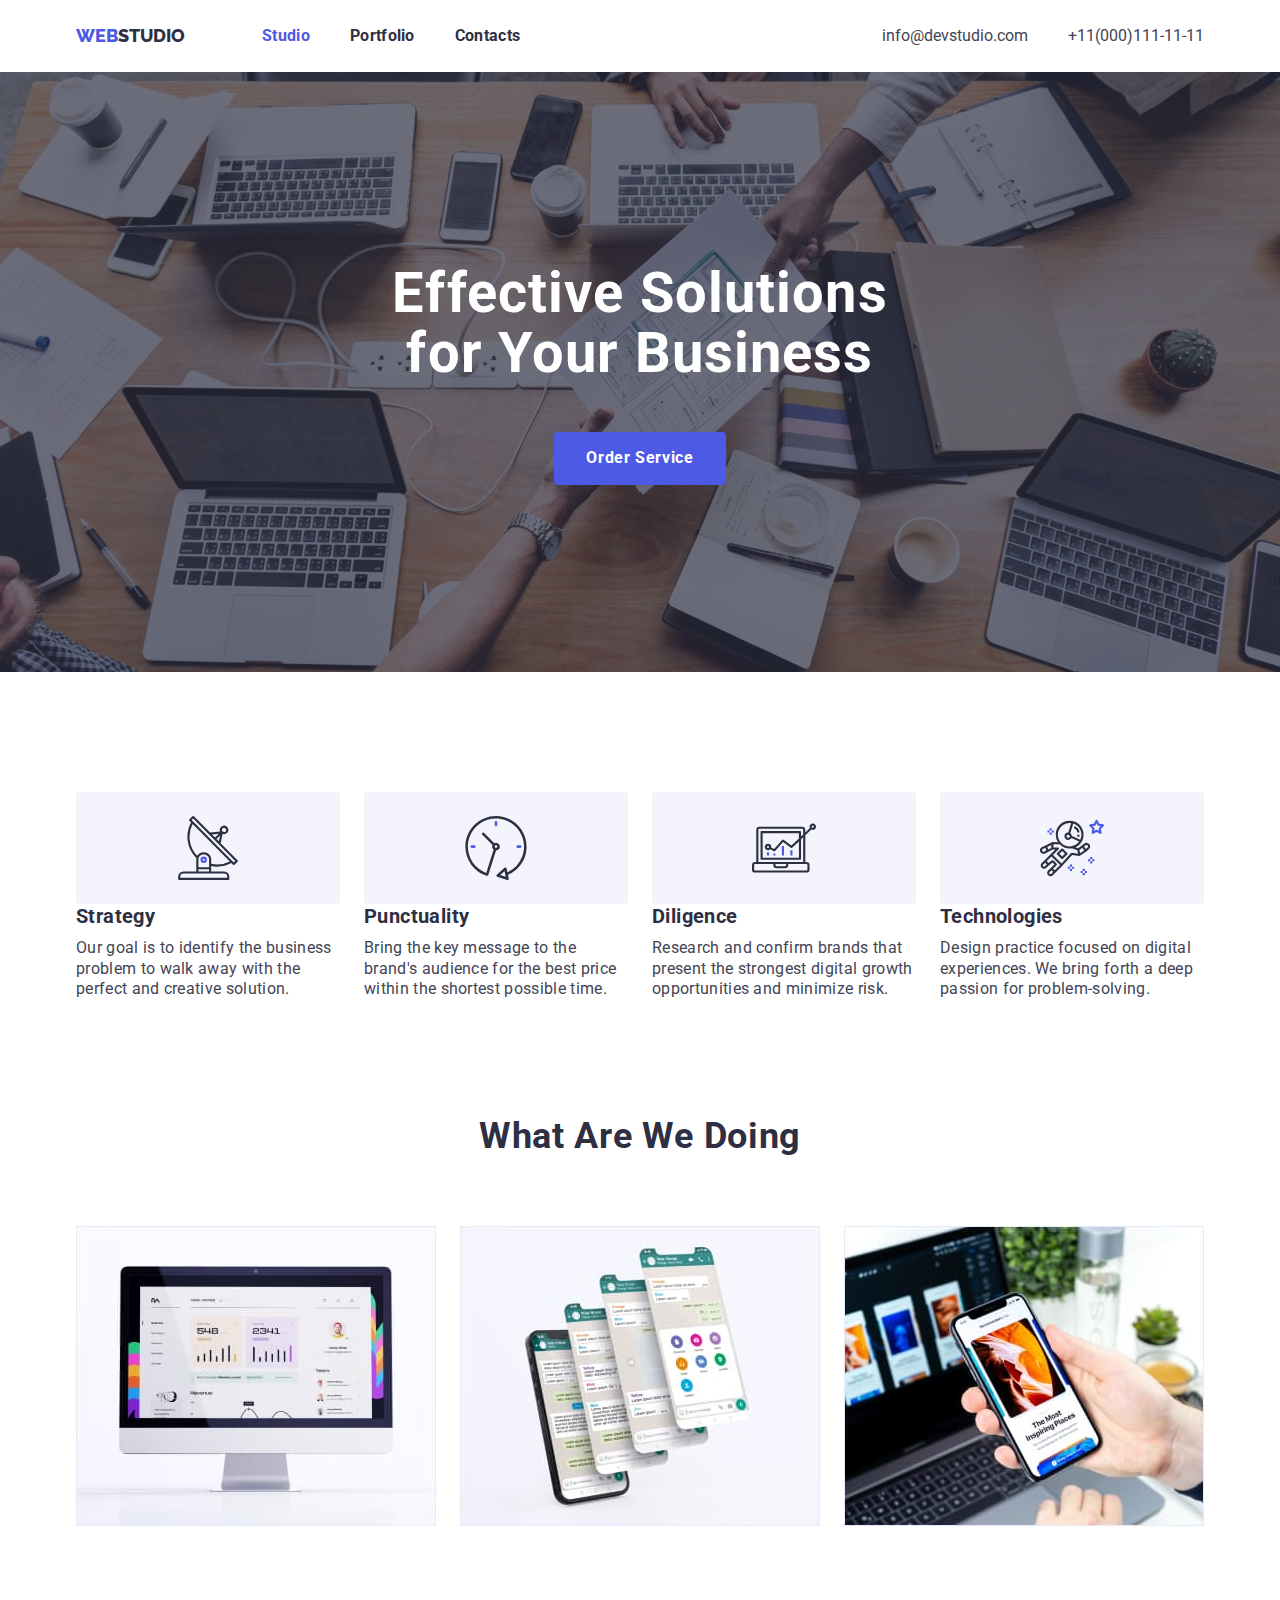
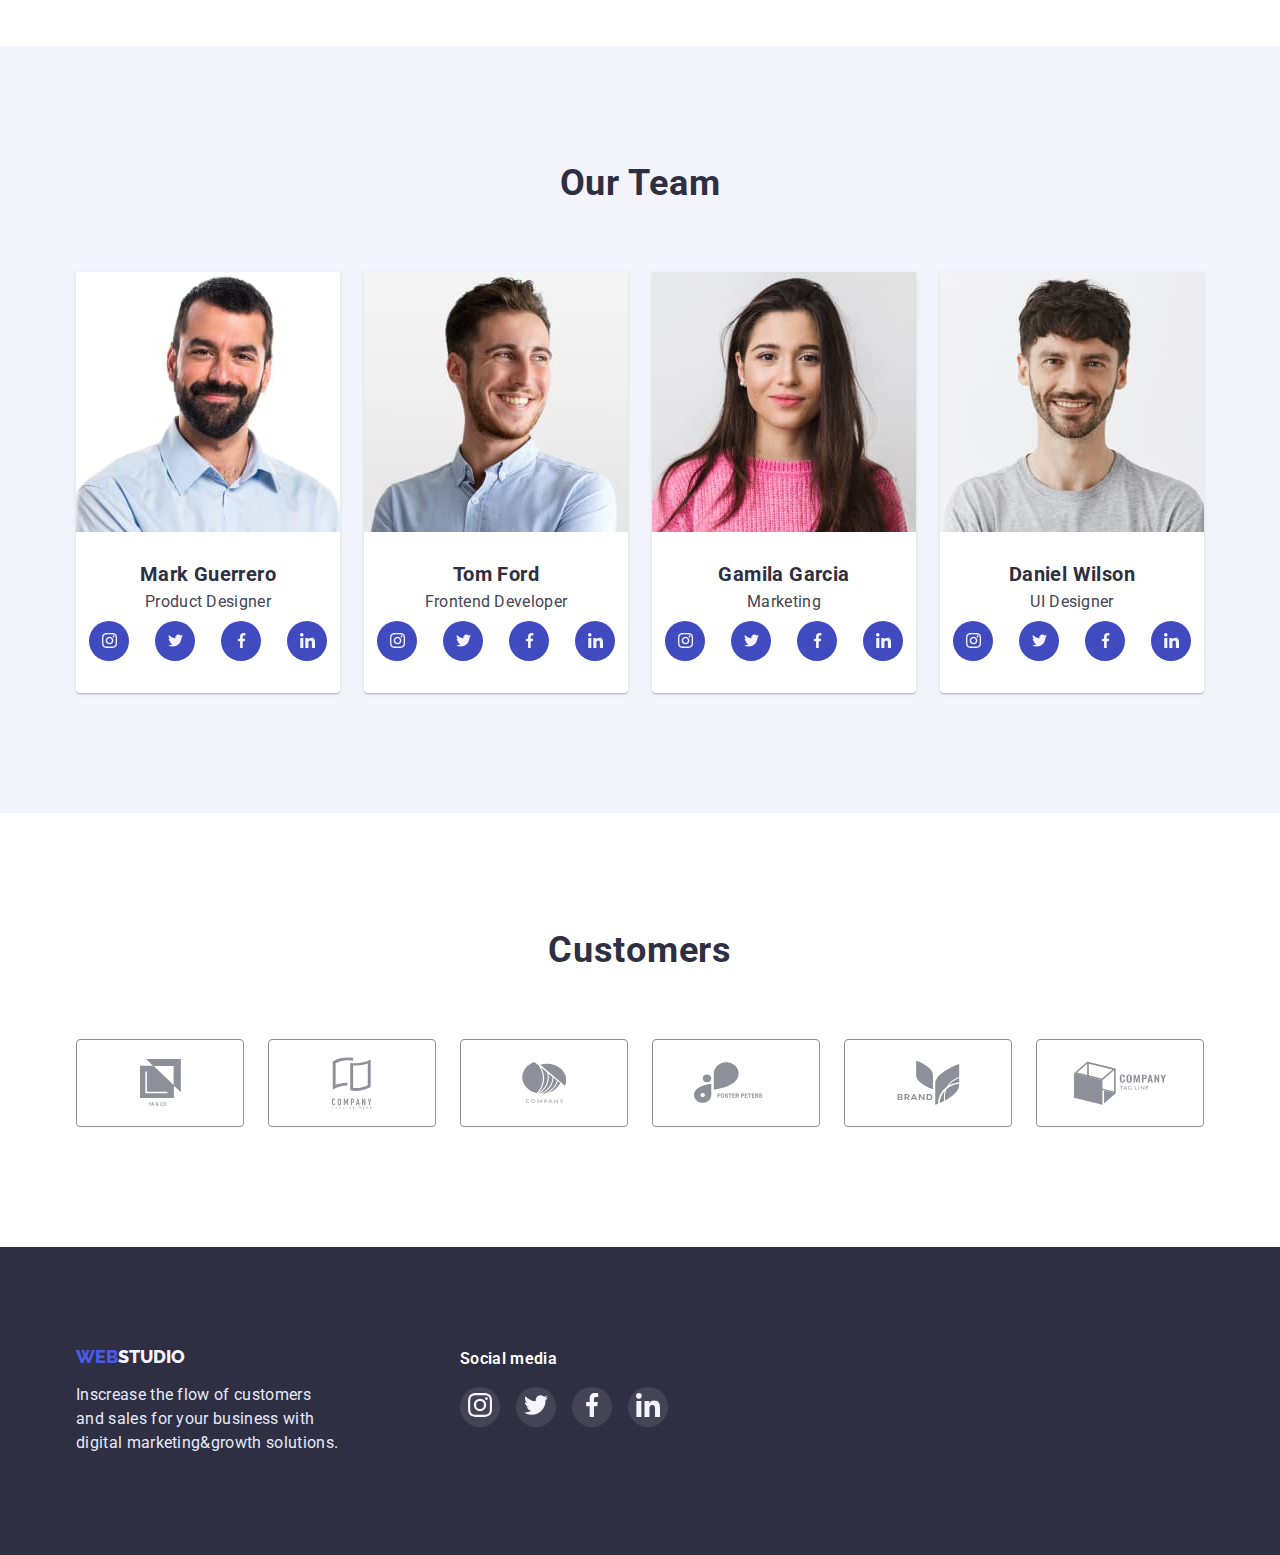
==== index.html @ 264f475a "new" ====
<!DOCTYPE html>
<html lang="en">
<head>
    <link rel="preconnect" href="https://fonts.googleapis.com"><link rel="preconnect" href="https://fonts.gstatic.com" crossorigin><link href="https://fonts.googleapis.com/css2?family=Raleway:wght@800&family=Roboto:wght@400;500;700;900&display=swap" rel="stylesheet">
    <meta charset="UTF-8">
    <meta http-equiv="X-UA-Compatible" content="IE=edge">
    <meta name="viewport" content="width=device-width, initial-scale=1.0">
    <title>Document</title>
    <link
    rel="stylesheet"
    href="https://cdnjs.cloudflare.com/ajax/libs/modern-normalize/1.0.0/modern-normalize.min.css">
    <link rel="stylesheet" href="css/styles.css">
</head>
<body>

     
    <header class="">
    <div class="conteiner page-header">
        <a href="./index.html" class="logo">
            WEB<span class="part-logo">STUDIO</span>
        </a>
        <nav>
            <ul class="site-nav">
            <li><a href="./index.html" class="link current">Studio</a></li>
            <li><a href="./portfolio.html" class="link">Portfolio</a></li>
            <li><a href="" class="link">Contacts</a></li>
            </ul>
        </nav>
      <div class="contacts">
         <a href="mailto:info@devstudio.com" class="mail">info@devstudio.com</a>
         <a href="tel:+11(000)111-11-11" class="mail">+11(000)111-11-11</a>
     </div>
    </div>
    </header>
    <main>
        <section class="hero">
            <div class="conteiner">
            <h1 class="hero-title">Effective Solutions for Your Business</h1>
            <button type="button" class="button">Order Service</button>
            </div>

        </section>
        <section>
        <div class="conteiner">
            <h2 class=visually-hidden>Our priorities</h2>
            <ul class="content-list">
                <li class="content-border">
                    <div class="content-icon" >
                        <svg class="svgmenu" >
                            <use href="./images/symbol-defs.svg#antenna" ></use>
                        </svg>
                    </div>
                    <h3 class="content-title">Strategy </h3>
                    <p class="content">Our goal is to identify the business problem to walk away with the perfect and creative solution. </p>
                </li>
                <li class="content-border">
                    <div class="content-icon" >
                                <svg class="svgmenu"  >
                                    <use href="./images/symbol-defs.svg#clock" ></use>
                                </svg>
                    </div>
                    <h3 class="content-title">Punctuality</h3>
                    <p class="content">Bring the key message to the brand's audience for the best price within the shortest possible time.</p>
                </li>
                <li class="content-border">
                    <div class="content-icon">
                                <svg class="svgmenu" >
                                    <use href="./images/symbol-defs.svg#diagram"></use>
                                </svg>
                     </div>
                     <h3 class="content-title">Diligence</h3>
                     <p class="content">Research and confirm brands that present the strongest digital growth opportunities and minimize risk.</p>
                </li>
                <li class="content-border">
                    <div class="content-icon">
                        <svg class="svgmenu" >
                            <use href="./images/symbol-defs.svg#astronaut" ></use>
                        </svg>
                    </div>
                    <h3 class="content-title">Technologies</h3>
                    <p class="content">Design practice focused on digital experiences. We bring forth a deep passion for problem-solving.</p>
                </li>
            </ul>
         </div>
        </section>
        <section class="work">
        <div class="conteiner">
            <h2 class="section-title">What Are We Doing</h2>
            <ul class="section-item">
           <li> <img src=".\images\1.jpg" alt="Monitor"width="360"/></li>
           <li> <img src=".\images\2.jpg" alt="Smartphone"width="360"/></li>
           <li> <img src=".\images\3.jpg" alt="Smartphone and computer"width="360"/></li>
            </ul>
        </div>
        </section>
        <section class="team">
        <div class="conteiner">
            <h2 class="section-title">Our Team</h2>
            <ul class="team-list">
                <li class="team-card">
                    <img src=".\images\4.jpg" alt="Mark Guerrero Photo" width="264">
                    <div class="name-conteiner">
                    <h3 class="name">Mark Guerrero</h3>
                    <p class="position">Product Designer</p>
                    <ul class="acounts">
                        <li  class="acount-item">
                            <button class="icon-button">
                                <svg class="acount-icon">
                                <use href="./images/symbol-defs.svg#instagram"></use>
                                </svg>
                            </button> 
                        </li>
                        <li class="acount-item">
                            <button class="icon-button">
                            <svg class="acount-icon">
                                <use href="./images/symbol-defs.svg#twitter"></use>
                            </svg>
                            </button>
                        </li>
                        <li class="acount-item">
                            <button class="icon-button">
                            <svg class="acount-icon">
                                <use href="./images/symbol-defs.svg#facebook"></use>
                            </svg>
                             </button>
                        </li>
                        <li class="acount-item">
                            <button class="icon-button">
                            <svg class="acount-icon">
                                <use href="./images/symbol-defs.svg#linkedin"></use>
                            </svg>
                             </button>
                        </li>
                    </ul>
                    </div>
                </li>   
                <li class="team-card">
                    <img src=".\images\5.jpg" alt="Tom Ford Photo" width="264">
                    <div class="name-conteiner">
                    <h3 class="name">Tom Ford</h3>
                    <p class="position">Frontend Developer</p>
                    <ul class="acounts">
                        <li  class="acount-item">
                            <button class="icon-button">
                                <svg class="acount-icon">
                                <use href="./images/symbol-defs.svg#instagram"></use>
                                </svg>
                            </button> 
                        </li>
                        <li class="acount-item">
                            <button class="icon-button">
                            <svg class="acount-icon">
                                <use href="./images/symbol-defs.svg#twitter"></use>
                            </svg>
                            </button>
                        </li>
                        <li class="acount-item">
                            <button class="icon-button">
                            <svg class="acount-icon">
                                <use href="./images/symbol-defs.svg#facebook"></use>
                            </svg>
                             </button>
                        </li>
                        <li class="acount-item">
                            <button class="icon-button">
                            <svg class="acount-icon">
                                <use href="./images/symbol-defs.svg#linkedin"></use>
                            </svg>
                             </button>
                        </li>
                    </ul>
                    </div>
                </li>
                <li class="team-card">
                    <img src=".\images\6.jpg" alt="Gamila Garcia Photo" width="264">
                    <div class="name-conteiner">
                    <h3 class="name">Gamila Garcia</h3>
                    <p class="position">Marketing</p>
                    <ul class="acounts">
                        <li  class="acount-item">
                            <button class="icon-button">
                                <svg class="acount-icon">
                                <use href="./images/symbol-defs.svg#instagram"></use>
                                </svg>
                            </button> 
                        </li>
                        <li class="acount-item">
                            <button class="icon-button">
                            <svg class="acount-icon">
                                <use href="./images/symbol-defs.svg#twitter"></use>
                            </svg>
                            </button>
                        </li>
                        <li class="acount-item">
                            <button class="icon-button">
                            <svg class="acount-icon">
                                <use href="./images/symbol-defs.svg#facebook"></use>
                            </svg>
                             </button>
                        </li>
                        <li class="acount-item">
                            <button class="icon-button">
                            <svg class="acount-icon">
                                <use href="./images/symbol-defs.svg#linkedin"></use>
                            </svg>
                             </button>
                        </li>
                    </ul>
                    </div>
                </li>
                
                <li class="team-card">
                    <img src=".\images\7.jpg" alt="Daniel Wilson Photo" width="264">
                    <div class="name-conteiner">
                    <h3 class="name">Daniel Wilson</h3>
                    <p class="position">UI Designer</p>
                    <ul class="acounts">
                        <li  class="acount-item">
                            <button class="icon-button">
                                <svg class="acount-icon">
                                <use href="./images/symbol-defs.svg#instagram"></use>
                                </svg>
                            </button> 
                        </li>
                        <li class="acount-item">
                            <button class="icon-button">
                            <svg class="acount-icon">
                                <use href="./images/symbol-defs.svg#twitter"></use>
                            </svg>
                            </button>
                        </li>
                        <li class="acount-item">
                            <button class="icon-button">
                            <svg class="acount-icon">
                                <use href="./images/symbol-defs.svg#facebook"></use>
                            </svg>
                             </button>
                        </li>
                        <li class="acount-item">
                            <button class="icon-button">
                            <svg class="acount-icon">
                                <use href="./images/symbol-defs.svg#linkedin"></use>
                            </svg>
                             </button>
                        </li>
                    </ul>
                    </div>
                </li>
                
            </ul>
        </div> 
        </section>
        <section>
            <div class="conteiner">
                <h2 class="section-title">Customers</h2>
               <div class="customers-conteiner">
                <ul class="customers-list">
                    <li class="customers-item">
                            <svg  width="41" height="47">
                                <use href="./images/symbol-defs.svg#group1" ></use>
                            </svg>
                        </button>
                    </li>
                    <li class="customers-item">
                            <svg  width="40px" height="52px">
                                <use href="./images/symbol-defs.svg#group2" ></use>
                            </svg>
                    </li>
                    <li class="customers-item">
                            <svg  width="44px" height="41px">
                                <use href="./images/symbol-defs.svg#group3" ></use>
                            </svg>
                    </li>
                    <li class="customers-item">
                            <svg  width="84px" height="41px">
                                <use href="./images/symbol-defs.svg#group4" ></use>
                            </svg>
                    </li>
                    <li class="customers-item" >
                            <svg  width="63px" height="45px">
                                <use href="./images/symbol-defs.svg#group5"></use>
                            </svg>
                    </li>
                    <li class="customers-item"> 
                            <svg  width="94px" height="44px">
                                <use href="./images/symbol-defs.svg#group6" ></use>
                            </svg>
                       
                    </li>
                </ul>
                </div>
            </div>
        </section>
    </main>
    <footer class="footer-settings">
    <div class="conteiner">
        <div class="footer-part">
        <a href="./index.html" class="footer-logo">WEB<span class="logo-end">STUDIO</span></a>
        <p class="footer-slogan">Inscrease the flow of customers and sales for your business with digital marketing&growth solutions.</p>
    </div>
            <div class="footer-media">
            <h3 class="footer-text">Social media</h3>
            <ul class="media-list">
                <li  class="media-item">
                    <button class="media-button">
                        <svg class="svgicon">
                        <use href="./images/symbol-defs.svg#instagram"></use>
                        </svg>
                    </button> 
                </li>
                <li class="media-item">
                    <button class="media-button">
                    <svg class="svgicon">
                        <use href="./images/symbol-defs.svg#twitter"></use>
                    </svg>
                    </button>
                </li>
                <li class="media-item">
                    <button class="media-button">
                    <svg class="svgicon">
                        <use href="./images/symbol-defs.svg#facebook"></use>
                    </svg>
                     </button>
                </li>
                <li class="media-item">
                    <button class="media-button">
                    <svg class="svgicon">
                        <use href="./images/symbol-defs.svg#linkedin"></use>
                    </svg>
                </li>  
            </div>
    </div>
    </footer>
</body>
</html>
---- css/styles.css ----
/*boddy styles */
:root{
    --primary-brand:#4d5ae5;
    --dark:#2e2f42;
    --success:#31d0aa;
    --text:#434455;
    --subtle-text:#8e8f99;
    --acent:#e7e9fc;
    --light:#f4f4fd;
    --button-active:#404bbf;
    --white-text-color:#ffffff;

    --main-font: Roboto, sans-serif;
    --seconary-font: Raleway, sans-serif;
}
html{
    box-sizing: border-box;
}
*,
*::after,
*::before{
    box-sizing: inherit;
}
body{
font-family: var(--main-font);
background-color: var(--white-text-color);
color: var(--text);
}
.visually-hidden {
    position: absolute;
    width: 1px;
    height: 1px;
    margin: -1px;
    border: 0;
    padding: 0;
    
    white-space: nowrap;
    clip-path: inset(100%);
    clip: rect(0 0 0 0);
    overflow: hidden;
  }
ul,
ol{
list-style: none;
padding-left: 0;
margin: 0;
}
img{
    display: block;
    width: 100%;
    height: auto;
}
button{
    display: block;
    cursor: pointer;
    border: none;
    border-radius: 4px;
}
a{
    text-decoration:none;
    color: inherit;
}
h1,
h2,
h3,
h4,
h5,
h6,
p{
    margin-top: 0;
    margin-bottom: 0;
}
.conteiner{
    width: 1158px;
    margin: 0 auto;
    padding: 0 15px;
}
section{
    padding-top: 120px;
    padding-bottom: 120px;
}
/* head*/
.page-header{
    display: flex;
    align-items: center;

}
.logo{
    text-decoration: none;
    color: #4D5AE5;
    Font-family: Raleway;
    font-size: 18px;    
    Line-height: 1.14;
    font-weight: 800;
    padding-top: 24px;
    padding-bottom: 24px;
    
}
.part-logo{
    color: #2E2F42;
} 
.logo:focus
.logo:hover {
    color: black;
} 

/*site nav*/
nav{
    margin-left: 77px;
}
.site-nav{
    
    margin-top: 0;
    margin-bottom: 0;
    padding-left: 0;
    display: flex;
    gap: 40px   ;
}
.site-nav .link{
    text-decoration: none;
    color: #2E2F42;
    font-size: 16px;
    line-height: 1.28;
    font-weight: 700;
    letter-spacing: 0.02em;
    padding: 26px 0;
    display: block;
}
.site-nav .link:hover,
.site-nav .link:focus{
    color: #4D5AE5;
}
.site-nav .link:active{
    color: #4D5AE5;
}
.site-nav .link.current{
    color: #4D5AE5;}
/*contacts*/
.contacts{
    margin-left: auto; 
    display: flex;
    gap: 40px;
}
.contacts .mail{
    text-decoration: none;
    color: #434455;
    Font-size: 16px;
    Line-height: 1.28;
    cursor: pointer;
}
.contacts .mail:hover,
.contacts .mail:focus{
    color: #4D5AE5;
}


/*Main*/
/*Hero*/
.hero{max-width: 1440px;
    height: 600px;
    margin-left: auto;
    margin-right: auto;
   background: linear-gradient(to right, rgba(46, 47, 66, 0.7),rgba(46, 47, 66, 0.7)),

    url(../images/people-office.jpg);
    background-repeat: no-repeat;
    background-position:center;
    background-size: cover;
    
   
    text-align: center;
    padding-top: 192px;
    padding-bottom: 192px;
    
    
}
.hero-title{
    color: #ffffff;
    font-size: 56px;
    line-height: 1.07;
    font-weight: 700;
    letter-spacing: 0.02em;
    margin-right: auto;
    margin-left: auto;
    width: 496px;
}
.button{
    color:#ffffff;
    background-color: #4D5AE5;
    font-size: 16px;
    Line-height: 1.28;
    font-weight: 700;
    letter-spacing: 0.04em;
    font-family: 'Roboto';
    padding: 16px 32px;
    margin-top: 48px;
    margin-left: auto;
    margin-right: auto;
}
.button:hover
.button:focus{
    background-color:#404BBF;
    ;
}
/*section  */
.content-icon{
    background: #F4F4FD;
    border-radius: 4px;
    width: 264px;
    height: 112px;
    display: flex;
    justify-content: center;
    align-items: center

}
.svgmenu{
    width: 64px;
    height: 64px;
}
.content-list{
    display: flex;
    margin-bottom: 0;
    flex-direction: row;
    justify-content: space-between;
    padding-left: 0;

}

.content-title{
    color: #2E2F42;
    font-size: 20px;
    line-height: 1.28;
    font-weight: 700;
    letter-spacing: 0.02em;
    width: 264px;
    margin-bottom: 8px;
}
.content{
    Font-size: 16px;
    Line-height: 1.28;
    letter-spacing: 0.02em;
    width: 264px;
}
/*What are we doing*/
.work{
    padding-top: 0;
}
.section-title{
    color: #2E2F42;
    font-weight: 700;
    Font-size: 36px;
    Line-height: 0.95;
    letter-spacing: 0.02em;
    text-align: center; 
}
.section-item{
    margin-top: 72px;
    display: flex;
    flex-direction: row;
    justify-content: space-between;
    padding-left: 0;


}
/*team*/
.team-list{
    margin-top: 72px;
    display: flex;
    flex-direction: row;
    justify-content: space-between;
    padding-left: 0;
    margin-bottom: 0;
    
}
.team-card{
    background-color:var(--white-text-color) ;
    box-shadow: 0px 1px 6px rgba(46, 47, 66, 0.08), 0px 1px 1px rgba(46, 47, 66, 0.16), 0px 2px 1px rgba(46, 47, 66, 0.08);
border-radius: 0px 0px 4px 4px;
}
.team-card:hover{
    box-shadow: 0px 1px 6px rgba(46, 47, 66, 0.08), 0px 1px 1px rgba(46, 47, 66, 0.16), 0px 2px 1px rgba(46, 47, 66, 0.08);
}
.team{
    background-color: #F4F4FD;
    
}
.name-conteiner{
    padding-top: 32px;
    padding-bottom: 32px;
}
.name{
    color: #2E2F42;
    Font-size: 20px;
    Line-height: 1.02;
    font-weight: 700;
    letter-spacing: 0.02em;
    text-align: center;
}
.position{
    Font-size: 16px;
    Line-height: 1.28;
    letter-spacing: 0.02em;
    text-align: center;
    margin-top: 8px;
}
.acounts{
    display: flex;
    align-items: center;
    justify-content: space-around;
}

.icon-button{
    width: 40px;
    height: 40px;
    border-radius: 50%;
    border: none;
    background-color: var(--button-active);
    padding-top: 5px;
    margin-top: 8px;
}
.icon-button:hover,
.icon-button:focus{
    background-color: var(--success);
}
.acount-icon{
    width: 15px;
    height: 15px;  
}
/*customers*/
.customers-conteiner{
    display: flex;
    justify-content: space-between;
    align-items: center;
    padding-top: 72px;
    
}
.customers-list{
    display: flex;
    justify-content: center;
    align-items: center;
    gap: 24px;
    
}
.customers-item{
    width: 168px;
    height: 88px;
    border: 1px solid var(--subtle-text);
    border-radius: 4px;
    display: flex;
    justify-content: center;
    align-items: center;
    fill:var(--subtle-text);
}
.customers-item:hover,
.customers-item:focus{
    fill:var(--button-active);
    border-color:var(--button-active);
    cursor: pointer;
}

/*footer*/
footer{
    background-color: #2E2F42;
    padding-top: 100px;
    padding-bottom: 100px;
    display: flex;
    
}

footer .conteiner{
    display: flex;
}
.footer-part{
    width: 264px;
}
.footer-part{
    width: 264px;
}
.footer-logo{   
     text-decoration: none;
    color: #4D5AE5;
    Font-family: Raleway;
    font-size: 18px;    
    Line-height: 1.14;
    font-weight: 800;
    
}
.logo-end{
    color: #F4F4FD;
    Font-family: Raleway;
    Font-size: 18px;
    Line-height: 1;

}
.footer-text{
    font-family:var(--main-font);
    font-weight: 600;
    font-size: 16px;
    line-height: 24px;
    letter-spacing: 0.02em;
    color: #ffffff;
}
.footer-slogan{
    font-weight:400;
    color: #E7E9FC;
    Font-size: 16px;
    Line-height: 1.5;
    letter-spacing: 0.02em;
    margin-top: 16px;
    max-width: 264px;
}
.footer-media{
 margin-left: 120px;
}
.media-list{
    display: flex;
    gap: 16px;
    padding-top:16px;
}
.media-button{
    width: 40px;
    height: 40px;
    border-radius: 50%;
    background: rgba(255, 255, 255, 0.1);
}
.media-button:hover{
    background-color: var(--success);
    cursor: pointer;
    }

.svgicon{
    width: 24px;
    height: 24px;
}

/*Portfolio*/
.portfolio-header{
    box-shadow: 0px 2px 1px rgba(46, 47, 66, 0.08), 0px 1px 1px rgba(46, 47, 66, 0.16), 0px 1px 6px rgba(46, 47, 66, 0.08);
}
.portfolio-buttons{
    display: flex;
    flex-direction: row;
    justify-content: space-between;
    width: 586px;
    margin-left: auto;
    margin-right: auto;
}
.button-icon{
    font-family:'Roboto';
    color: #4D5AE5;
    background-color: #F4F4FD;
    Font-size: 16px;
    Line-height: 1.28;
    font-weight: 700;
    letter-spacing: 0.04em;
    cursor: pointer;
    padding: 12px 24px;
    border: 1px solid transparent;
    border-radius: 5px;
}
.button-icon:focus,
.button-icon:hover
{
    color: #F4F4FD;
    background-color: #404BBF;
    box-shadow: 0px 3px 1px rgba(0, 0, 0, 0.1), 0px 2px 1px rgba(0, 0, 0, 0.08), 0px 2px 2px rgba(0, 0, 0, 0.12);
}
/*services section*/
.servises-item{
    box-shadow: 0px 1px 6px rgba(46, 47, 66, 0.08);
}
.servises-item:hover{
box-shadow: 0px 1px 6px rgba(46, 47, 66, 0.08), 0px 1px 1px rgba(46, 47, 66, 0.16), 0px 2px 1px rgba(46, 47, 66, 0.08);
}
.servises-list{
margin-top: 72px;
display: flex;
flex-wrap: wrap;
row-gap: 48px;
column-gap: 24px;

}
.card-conteiver{
    padding: 32px 16px;
    border: 0.5px solid #F4F4FD;
    border-top: 0;
}
.servises{
    color: #2E2F42;
    Font-size: 20px;
    Line-height: 1.02;
    font-weight: 700;
    letter-spacing: 0.02em;
}
.view{
    Font-size: 16px;
    Line-height: 1.28;
    letter-spacing: 0.02em;
    margin-top: 8px;
}
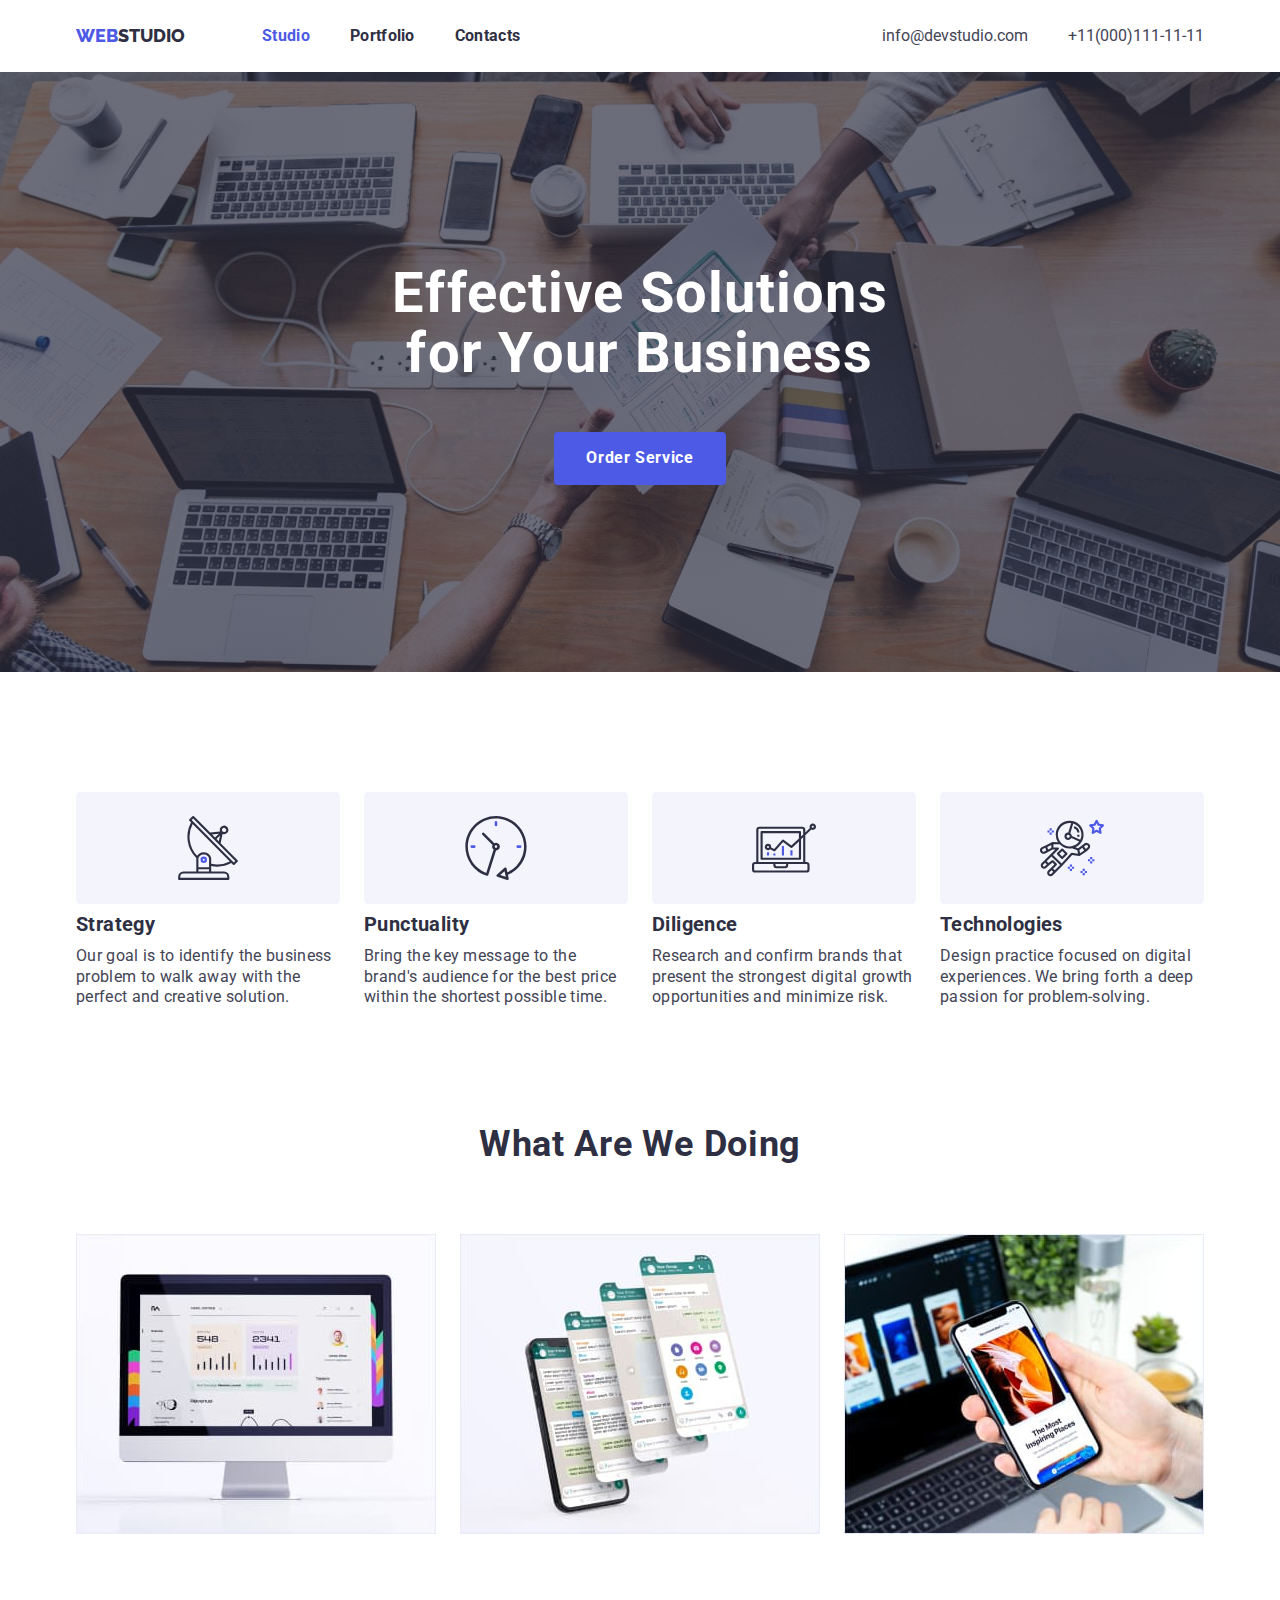
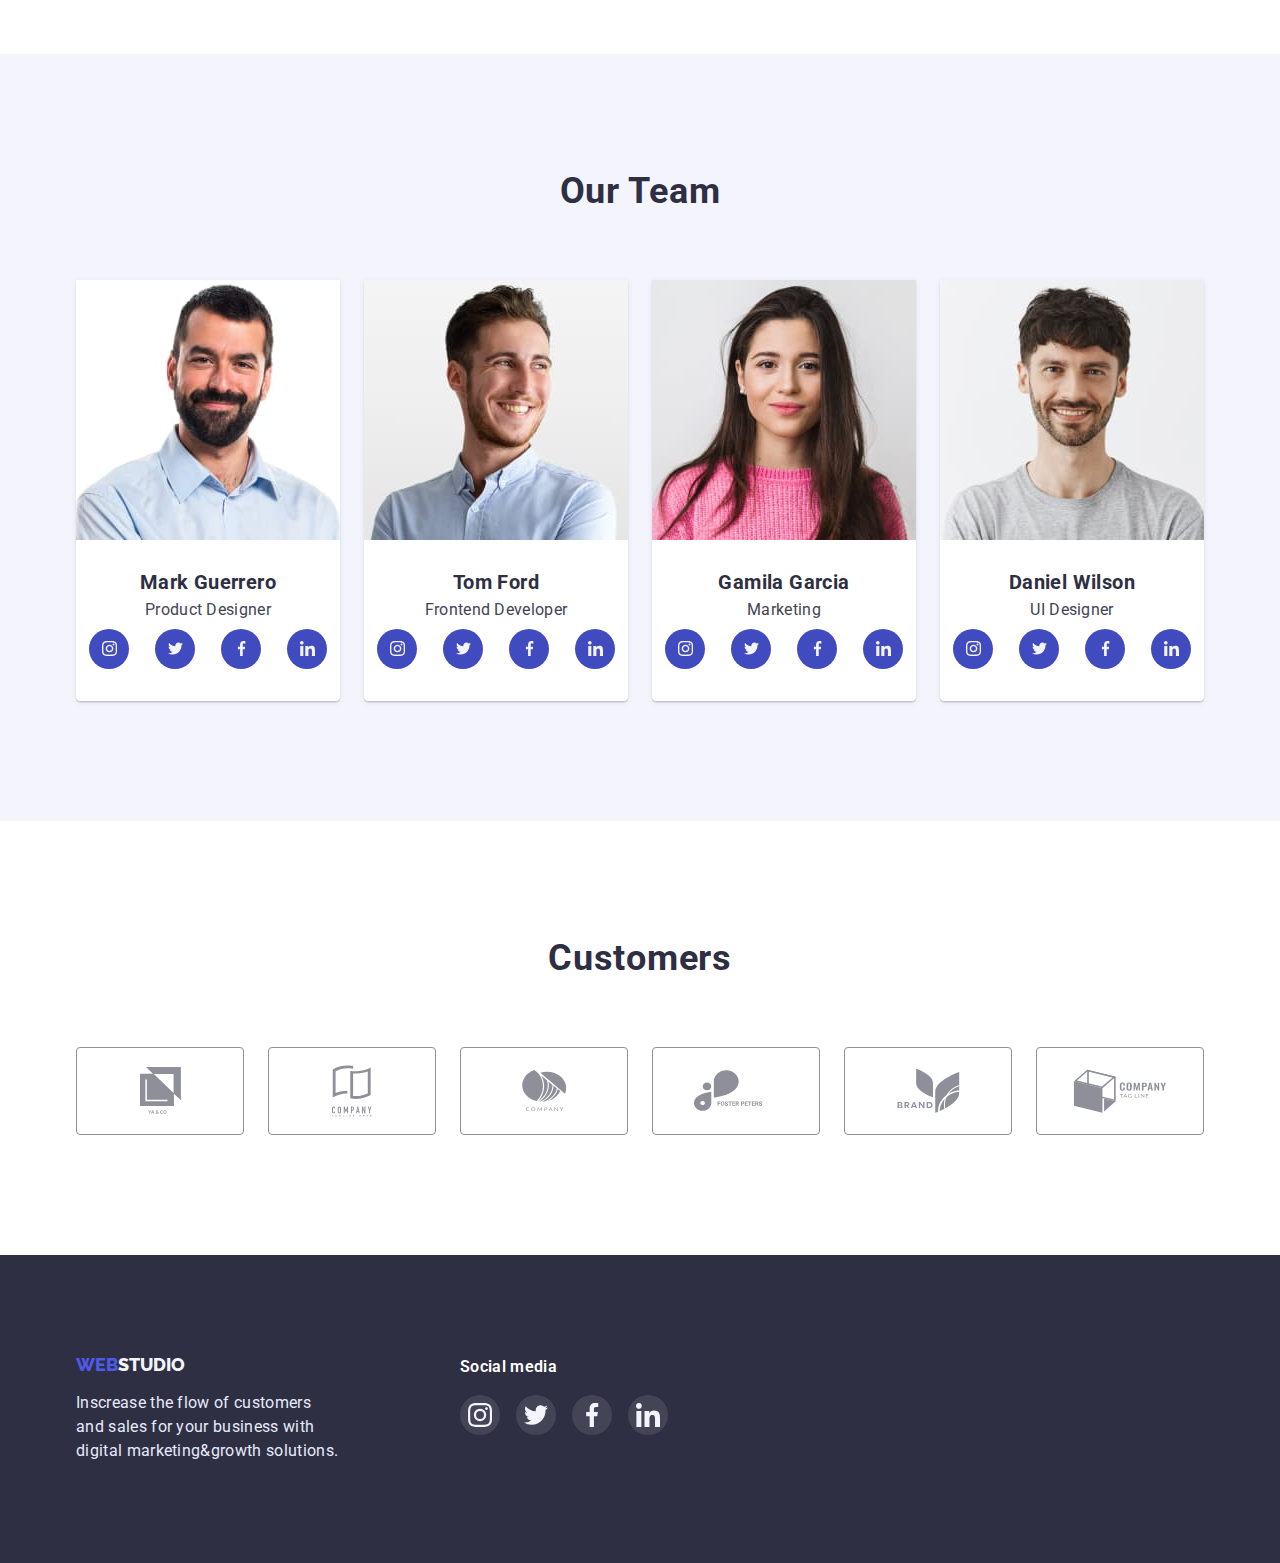
==== commit d6e915ba: "update index.html" ====
--- a/index.html
+++ b/index.html
@@ -104,32 +104,32 @@
                     <p class="position">Product Designer</p>
                     <ul class="acounts">
                         <li  class="acount-item">
-                            <button class="icon-button">
+                            <a href=""  class="icon-button">
                                 <svg class="acount-icon">
                                 <use href="./images/symbol-defs.svg#instagram"></use>
                                 </svg>
-                            </button> 
-                        </li>
-                        <li class="acount-item">
-                            <button class="icon-button">
+                            </a> 
+                        </li>
+                        <li class="acount-item">
+                            <a href="" class="icon-button">
                             <svg class="acount-icon">
                                 <use href="./images/symbol-defs.svg#twitter"></use>
                             </svg>
-                            </button>
-                        </li>
-                        <li class="acount-item">
-                            <button class="icon-button">
+                        </a>
+                        </li>
+                        <li class="acount-item">
+                            <a href=""  class="icon-button">
                             <svg class="acount-icon">
                                 <use href="./images/symbol-defs.svg#facebook"></use>
                             </svg>
-                             </button>
-                        </li>
-                        <li class="acount-item">
-                            <button class="icon-button">
+                             </a>
+                        </li>
+                        <li class="acount-item">
+                            <a href=""  class="icon-button">
                             <svg class="acount-icon">
                                 <use href="./images/symbol-defs.svg#linkedin"></use>
                             </svg>
-                             </button>
+                        </a>
                         </li>
                     </ul>
                     </div>
@@ -141,32 +141,32 @@
                     <p class="position">Frontend Developer</p>
                     <ul class="acounts">
                         <li  class="acount-item">
-                            <button class="icon-button">
+                            <a href=""  class="icon-button">
                                 <svg class="acount-icon">
                                 <use href="./images/symbol-defs.svg#instagram"></use>
                                 </svg>
-                            </button> 
-                        </li>
-                        <li class="acount-item">
-                            <button class="icon-button">
+                            </a> 
+                        </li>
+                        <li class="acount-item">
+                            <a href=""  class="icon-button">
                             <svg class="acount-icon">
                                 <use href="./images/symbol-defs.svg#twitter"></use>
                             </svg>
-                            </button>
-                        </li>
-                        <li class="acount-item">
-                            <button class="icon-button">
+                        </a>
+                        </li>
+                        <li class="acount-item">
+                            <a href=""  class="icon-button">
                             <svg class="acount-icon">
                                 <use href="./images/symbol-defs.svg#facebook"></use>
                             </svg>
-                             </button>
-                        </li>
-                        <li class="acount-item">
-                            <button class="icon-button">
+                        </a>
+                        </li>
+                        <li class="acount-item">
+                            <a href=""  class="icon-button">
                             <svg class="acount-icon">
                                 <use href="./images/symbol-defs.svg#linkedin"></use>
                             </svg>
-                             </button>
+                        </a>
                         </li>
                     </ul>
                     </div>
@@ -178,32 +178,32 @@
                     <p class="position">Marketing</p>
                     <ul class="acounts">
                         <li  class="acount-item">
-                            <button class="icon-button">
+                            <a href=""  class="icon-button">
                                 <svg class="acount-icon">
                                 <use href="./images/symbol-defs.svg#instagram"></use>
                                 </svg>
-                            </button> 
-                        </li>
-                        <li class="acount-item">
-                            <button class="icon-button">
+                            </a> 
+                        </li>
+                        <li class="acount-item">
+                            <a href=""  class="icon-button">
                             <svg class="acount-icon">
                                 <use href="./images/symbol-defs.svg#twitter"></use>
                             </svg>
-                            </button>
-                        </li>
-                        <li class="acount-item">
-                            <button class="icon-button">
+                            </a>
+                        </li>
+                        <li class="acount-item">
+                            <a href=""  class="icon-button">
                             <svg class="acount-icon">
                                 <use href="./images/symbol-defs.svg#facebook"></use>
                             </svg>
-                             </button>
-                        </li>
-                        <li class="acount-item">
-                            <button class="icon-button">
+                             </a>
+                        </li>
+                        <li class="acount-item">
+                            <a href=""  class="icon-button">
                             <svg class="acount-icon">
                                 <use href="./images/symbol-defs.svg#linkedin"></use>
                             </svg>
-                             </button>
+                             </a>
                         </li>
                     </ul>
                     </div>
@@ -216,32 +216,31 @@
                     <p class="position">UI Designer</p>
                     <ul class="acounts">
                         <li  class="acount-item">
-                            <button class="icon-button">
+                            <a href=""  class="icon-button">
                                 <svg class="acount-icon">
                                 <use href="./images/symbol-defs.svg#instagram"></use>
                                 </svg>
-                            </button> 
-                        </li>
-                        <li class="acount-item">
-                            <button class="icon-button">
+                            </a> 
+                        </li>
+                        <li class="acount-item">
+                            <a href=""  class="icon-button">
                             <svg class="acount-icon">
                                 <use href="./images/symbol-defs.svg#twitter"></use>
                             </svg>
-                            </button>
-                        </li>
-                        <li class="acount-item">
-                            <button class="icon-button">
+                            </a>
+                        </li>
+                        <li class="acount-item">
+                            <a href=""  class="icon-button">
                             <svg class="acount-icon">
                                 <use href="./images/symbol-defs.svg#facebook"></use>
                             </svg>
-                             </button>
-                        </li>
-                        <li class="acount-item">
-                            <button class="icon-button">
+                        </a>
+                        <li class="acount-item">
+                            <a href="" class="icon-button">
                             <svg class="acount-icon">
                                 <use href="./images/symbol-defs.svg#linkedin"></use>
                             </svg>
-                             </button>
+                             </a>
                         </li>
                     </ul>
                     </div>
@@ -253,42 +252,53 @@
         <section>
             <div class="conteiner">
                 <h2 class="section-title">Customers</h2>
-               <div class="customers-conteiner">
+               
                 <ul class="customers-list">
                     <li class="customers-item">
-                            <svg  width="41" height="47">
+                           <a href="" class="customers-link" > 
+                            <svg class="customers-icon" width="41" height="47">
                                 <use href="./images/symbol-defs.svg#group1" ></use>
                             </svg>
-                        </button>
+                            </a>
                     </li>
                     <li class="customers-item">
-                            <svg  width="40px" height="52px">
+                           <a href="" class="customers-link" >
+                             <svg class="customers-icon" width="40px" height="52px">
                                 <use href="./images/symbol-defs.svg#group2" ></use>
                             </svg>
+                        </a>
                     </li>
                     <li class="customers-item">
-                            <svg  width="44px" height="41px">
+                           <a href="" class="customers-link" > 
+                            <svg class="customers-icon" width="44px" height="41px">
                                 <use href="./images/symbol-defs.svg#group3" ></use>
                             </svg>
+                        </a>
                     </li>
                     <li class="customers-item">
-                            <svg  width="84px" height="41px">
+                           <a href="" class="customers-link" >
+                             <svg class="customers-icon" width="84px" height="41px">
                                 <use href="./images/symbol-defs.svg#group4" ></use>
                             </svg>
+                        </a>
                     </li>
                     <li class="customers-item" >
-                            <svg  width="63px" height="45px">
+                           <a href="" class="customers-link" >
+                             <svg class="customers-icon" width="63px" height="45px">
                                 <use href="./images/symbol-defs.svg#group5"></use>
                             </svg>
+                        </a>
                     </li>
                     <li class="customers-item"> 
-                            <svg  width="94px" height="44px">
+                           <a href="" class="customers-link" >
+                             <svg class="customers-icon" width="94px" height="44px">
                                 <use href="./images/symbol-defs.svg#group6" ></use>
                             </svg>
+                        </a>
                        
                     </li>
                 </ul>
-                </div>
+            
             </div>
         </section>
     </main>
@@ -299,34 +309,35 @@
         <p class="footer-slogan">Inscrease the flow of customers and sales for your business with digital marketing&growth solutions.</p>
     </div>
             <div class="footer-media">
-            <h3 class="footer-text">Social media</h3>
+            <p class="footer-text">Social media</p>
             <ul class="media-list">
                 <li  class="media-item">
-                    <button class="media-button">
+                    <a href="" class="media-button">
                         <svg class="svgicon">
                         <use href="./images/symbol-defs.svg#instagram"></use>
                         </svg>
-                    </button> 
+                    </a> 
                 </li>
                 <li class="media-item">
-                    <button class="media-button">
+                    <a href="" class="media-button">
                     <svg class="svgicon">
                         <use href="./images/symbol-defs.svg#twitter"></use>
                     </svg>
-                    </button>
+                </a>
                 </li>
                 <li class="media-item">
-                    <button class="media-button">
+                    <a href="" class="media-button">
                     <svg class="svgicon">
                         <use href="./images/symbol-defs.svg#facebook"></use>
                     </svg>
-                     </button>
+                </a>
                 </li>
                 <li class="media-item">
-                    <button class="media-button">
+                    <a href="" class="media-button">
                     <svg class="svgicon">
                         <use href="./images/symbol-defs.svg#linkedin"></use>
                     </svg>
+                    </a>
                 </li>  
             </div>
     </div>
--- a/css/styles.css
+++ b/css/styles.css
@@ -210,7 +210,9 @@
     height: 112px;
     display: flex;
     justify-content: center;
-    align-items: center
+    align-items: center;
+    margin-bottom: 8px;
+    
 
 }
 .svgmenu{
@@ -307,6 +309,7 @@
     display: flex;
     align-items: center;
     justify-content: space-around;
+    margin-top: 8px;
 }
 
 .icon-button{
@@ -315,8 +318,10 @@
     border-radius: 50%;
     border: none;
     background-color: var(--button-active);
-    padding-top: 5px;
-    margin-top: 8px;
+    display: flex;
+    align-items: center;
+    justify-content: center;
+    
 }
 .icon-button:hover,
 .icon-button:focus{
@@ -327,35 +332,33 @@
     height: 15px;  
 }
 /*customers*/
-.customers-conteiner{
-    display: flex;
-    justify-content: space-between;
-    align-items: center;
-    padding-top: 72px;
-    
-}
+    
 .customers-list{
     display: flex;
     justify-content: center;
     align-items: center;
     gap: 24px;
-    
-}
-.customers-item{
+    margin-top: 72px; 
+}
+
+
+
+.customers-link{
+    color: var(--subtle-text);
     width: 168px;
     height: 88px;
-    border: 1px solid var(--subtle-text);
+    border: 1px solid currentColor;
     border-radius: 4px;
     display: flex;
     justify-content: center;
     align-items: center;
-    fill:var(--subtle-text);
-}
-.customers-item:hover,
-.customers-item:focus{
-    fill:var(--button-active);
-    border-color:var(--button-active);
-    cursor: pointer;
+}
+.customers-icon{
+    fill: currentColor;
+}
+.customers-link:hover,
+.customers-link:focus{
+    color:var(--button-active);
 }
 
 /*footer*/
@@ -415,15 +418,20 @@
 .media-list{
     display: flex;
     gap: 16px;
-    padding-top:16px;
+    margin-top:16px;
 }
 .media-button{
     width: 40px;
     height: 40px;
     border-radius: 50%;
+
     background: rgba(255, 255, 255, 0.1);
-}
-.media-button:hover{
+    display: flex;
+    align-items: center;
+    justify-content: center;
+}
+.media-button:hover,
+.media-button:focus{
     background-color: var(--success);
     cursor: pointer;
     }
@@ -469,8 +477,12 @@
 .servises-item{
     box-shadow: 0px 1px 6px rgba(46, 47, 66, 0.08);
 }
-.servises-item:hover{
-box-shadow: 0px 1px 6px rgba(46, 47, 66, 0.08), 0px 1px 1px rgba(46, 47, 66, 0.16), 0px 2px 1px rgba(46, 47, 66, 0.08);
+.servises-link{
+    display: block;
+}
+.servises-link:hover,
+.servises-link:focus{
+    box-shadow: 0px 1px 6px rgba(46, 47, 66, 0.08), 0px 1px 1px rgba(46, 47, 66, 0.16), 0px 2px 1px rgba(46, 47, 66, 0.08);
 }
 .servises-list{
 margin-top: 72px;
